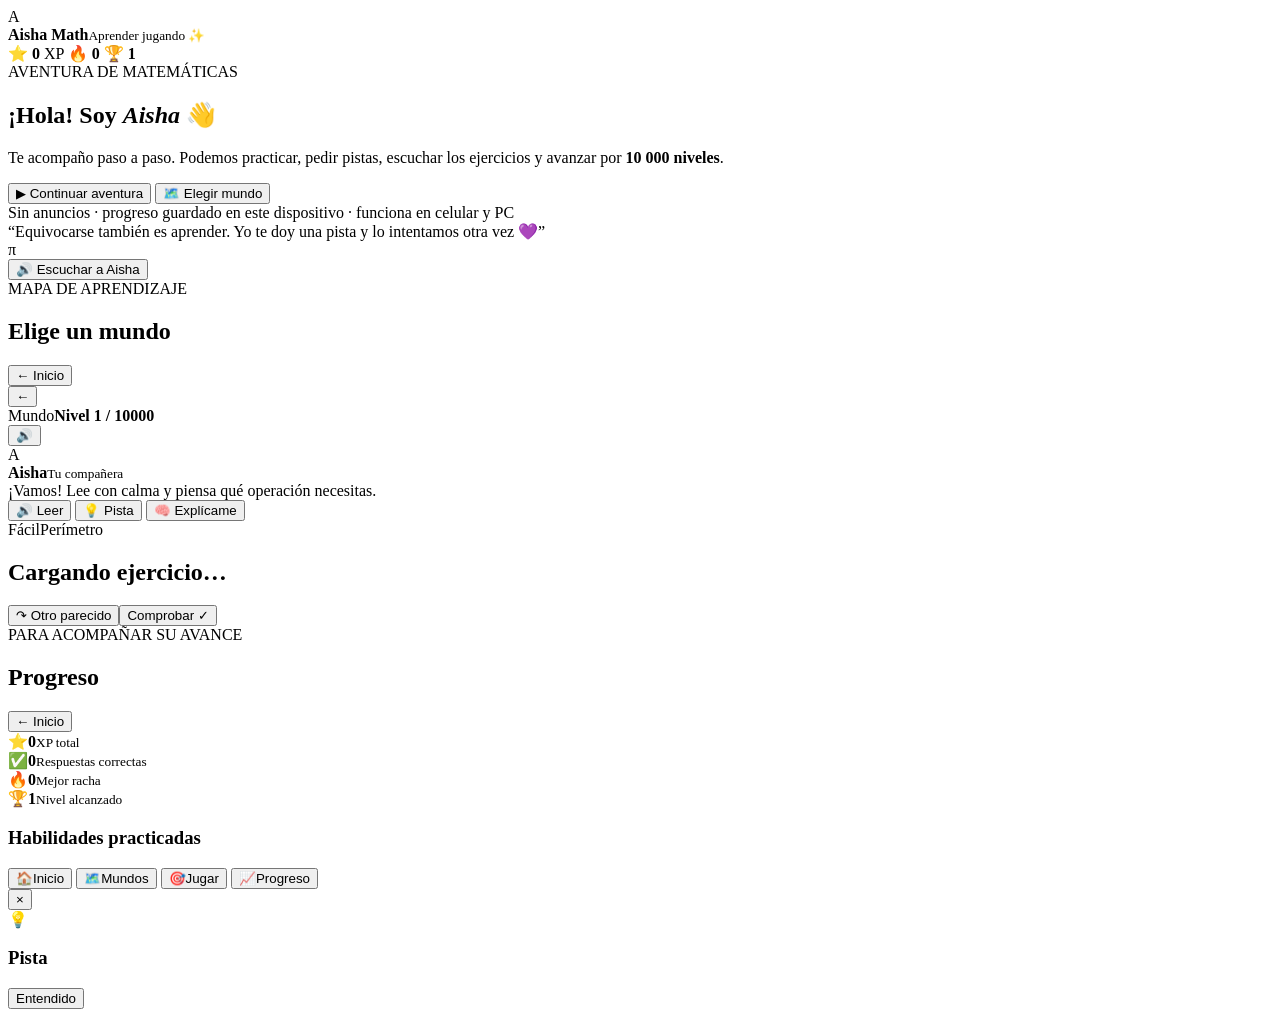
==== aisha-math/index.html @ 7708d967 "feat: crear Aisha Math interactivo" ====
<!doctype html>
<html lang="es">
<head>
  <meta charset="utf-8" />
  <meta name="viewport" content="width=device-width, initial-scale=1, viewport-fit=cover" />
  <meta name="theme-color" content="#6d5dfc" />
  <meta name="description" content="Aisha Math: aventura interactiva de matemáticas con miles de niveles, pistas, voz y progreso." />
  <title>Aisha Math ✨</title>
  <link rel="stylesheet" href="styles.css" />
</head>
<body>
  <div class="sky" aria-hidden="true"><span></span><span></span><span></span></div>
  <main class="app" id="app">
    <header class="topbar">
      <div class="brand">
        <div class="brand-mark">A</div>
        <div><strong>Aisha Math</strong><small>Aprender jugando ✨</small></div>
      </div>
      <div class="stats" aria-label="Progreso">
        <span title="Experiencia">⭐ <b id="xp">0</b> XP</span>
        <span title="Racha">🔥 <b id="streak">0</b></span>
        <span title="Nivel">🏆 <b id="levelTop">1</b></span>
      </div>
    </header>

    <section class="hero" id="homeView">
      <div class="hero-copy">
        <span class="eyebrow">AVENTURA DE MATEMÁTICAS</span>
        <h1>¡Hola! Soy <em>Aisha</em> 👋</h1>
        <p>Te acompaño paso a paso. Podemos practicar, pedir pistas, escuchar los ejercicios y avanzar por <strong>10 000 niveles</strong>.</p>
        <div class="hero-actions">
          <button class="primary" id="startBtn">▶ Continuar aventura</button>
          <button class="secondary" id="chooseBtn">🗺️ Elegir mundo</button>
        </div>
        <div class="quick-note">Sin anuncios · progreso guardado en este dispositivo · funciona en celular y PC</div>
      </div>
      <div class="aisha-stage">
        <div class="speech" id="homeSpeech">“Equivocarse también es aprender. Yo te doy una pista y lo intentamos otra vez 💜”</div>
        <div class="mascot" id="mascot" aria-label="Aisha, guía de matemáticas">
          <div class="hair back"></div><div class="ear left"></div><div class="ear right"></div>
          <div class="face"><div class="hair fringe"></div><div class="brow l"></div><div class="brow r"></div><div class="eye l"></div><div class="eye r"></div><div class="nose"></div><div class="mouth"></div><div class="cheek l"></div><div class="cheek r"></div></div>
          <div class="neck"></div><div class="body"><span>π</span></div><div class="arm left"></div><div class="arm right"></div>
        </div>
        <button class="speak-btn" id="introSpeakBtn" aria-label="Escuchar a Aisha">🔊 Escuchar a Aisha</button>
      </div>
    </section>

    <section class="worlds hidden" id="worldsView" aria-labelledby="worldTitle">
      <div class="section-head"><div><span class="eyebrow">MAPA DE APRENDIZAJE</span><h2 id="worldTitle">Elige un mundo</h2></div><button class="secondary small" data-go-home>← Inicio</button></div>
      <div class="world-grid" id="worldGrid"></div>
    </section>

    <section class="game hidden" id="gameView" aria-live="polite">
      <div class="game-top">
        <button class="icon-btn" id="backBtn" aria-label="Volver al mapa">←</button>
        <div class="progress-wrap"><div class="progress-meta"><span id="worldName">Mundo</span><strong>Nivel <span id="levelNum">1</span> / 10000</strong></div><div class="progress"><i id="progressBar"></i></div></div>
        <button class="icon-btn" id="soundBtn" aria-label="Activar o silenciar voz">🔊</button>
      </div>

      <div class="game-layout">
        <aside class="coach-card">
          <div class="mini-aisha"><div class="mini-face">A</div><div><strong>Aisha</strong><small>Tu compañera</small></div></div>
          <div class="coach-message" id="coachMessage">¡Vamos! Lee con calma y piensa qué operación necesitas.</div>
          <div class="coach-actions">
            <button id="readBtn">🔊 Leer</button>
            <button id="hintBtn">💡 Pista</button>
            <button id="explainBtn">🧠 Explícame</button>
          </div>
        </aside>

        <article class="challenge-card">
          <div class="challenge-tags"><span id="difficultyTag">Fácil</span><span id="skillTag">Perímetro</span></div>
          <div id="visualArea" class="visual-area" aria-label="Representación visual del ejercicio"></div>
          <h2 id="question">Cargando ejercicio…</h2>
          <div id="answerArea" class="answer-area"></div>
          <div id="feedback" class="feedback" role="status"></div>
          <div class="challenge-actions"><button class="secondary" id="skipBtn">↷ Otro parecido</button><button class="primary" id="checkBtn">Comprobar ✓</button></div>
        </article>
      </div>
    </section>

    <section class="parent hidden" id="parentView">
      <div class="section-head"><div><span class="eyebrow">PARA ACOMPAÑAR SU AVANCE</span><h2>Progreso</h2></div><button class="secondary small" data-go-home>← Inicio</button></div>
      <div class="report-grid">
        <div class="report-card"><span>⭐</span><strong id="reportXp">0</strong><small>XP total</small></div>
        <div class="report-card"><span>✅</span><strong id="reportCorrect">0</strong><small>Respuestas correctas</small></div>
        <div class="report-card"><span>🔥</span><strong id="reportBest">0</strong><small>Mejor racha</small></div>
        <div class="report-card"><span>🏆</span><strong id="reportLevel">1</strong><small>Nivel alcanzado</small></div>
      </div>
      <div class="mastery-card"><h3>Habilidades practicadas</h3><div id="masteryList"></div></div>
    </section>

    <nav class="bottom-nav" aria-label="Navegación principal">
      <button data-nav="home" class="active">🏠<span>Inicio</span></button>
      <button data-nav="worlds">🗺️<span>Mundos</span></button>
      <button data-nav="game">🎯<span>Jugar</span></button>
      <button data-nav="parent">📈<span>Progreso</span></button>
    </nav>
  </main>

  <div class="modal hidden" id="modal" role="dialog" aria-modal="true" aria-labelledby="modalTitle">
    <div class="modal-card"><button class="modal-close" id="modalClose" aria-label="Cerrar">×</button><div class="modal-icon" id="modalIcon">💡</div><h3 id="modalTitle">Pista</h3><p id="modalText"></p><button class="primary" id="modalOk">Entendido</button></div>
  </div>
  <div class="confetti" id="confetti" aria-hidden="true"></div>
  <script src="app.js"></script>
</body>
</html>
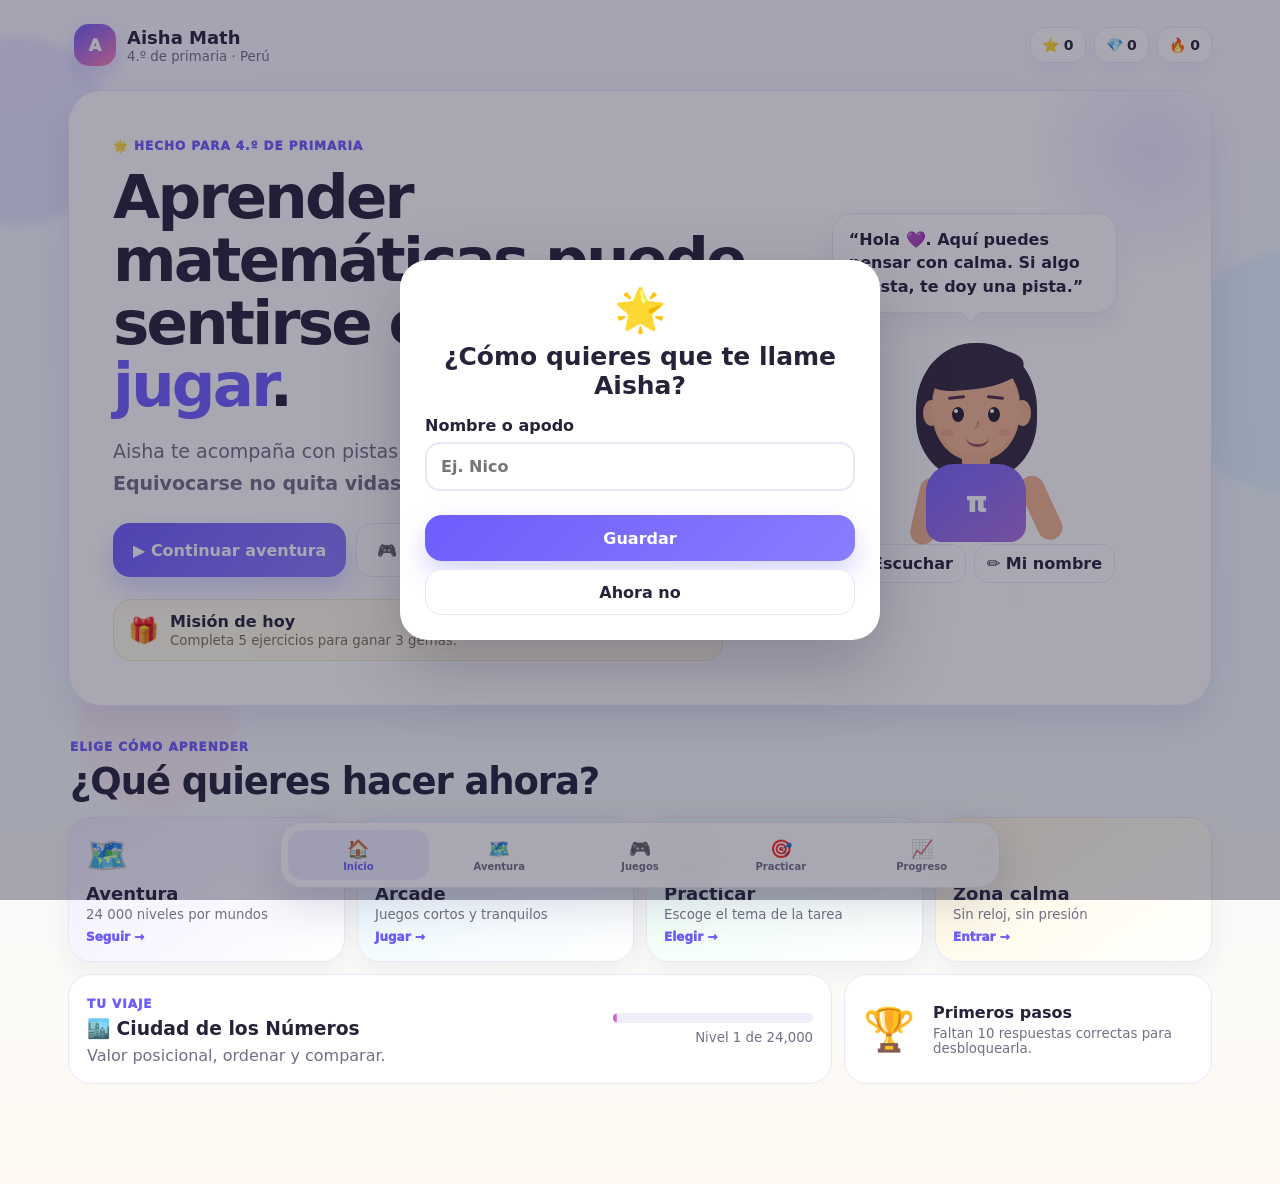
==== commit 16a7ed8c: "Aisha Math V2: activar nueva experiencia de 4to grado" ====
--- a/aisha-math/index.html
+++ b/aisha-math/index.html
@@ -4,104 +4,151 @@
   <meta charset="utf-8" />
   <meta name="viewport" content="width=device-width, initial-scale=1, viewport-fit=cover" />
   <meta name="theme-color" content="#6d5dfc" />
-  <meta name="description" content="Aisha Math: aventura interactiva de matemáticas con miles de niveles, pistas, voz y progreso." />
-  <title>Aisha Math ✨</title>
-  <link rel="stylesheet" href="styles.css" />
+  <meta name="description" content="Aisha Math 4: aventura, juegos y práctica adaptativa de matemática para 4.º de primaria." />
+  <title>Aisha Math 4 ✨</title>
+  <link rel="stylesheet" href="game-v2.css" />
 </head>
 <body>
-  <div class="sky" aria-hidden="true"><span></span><span></span><span></span></div>
-  <main class="app" id="app">
+  <div class="ambient" aria-hidden="true"><i></i><i></i><i></i><i></i></div>
+  <main class="shell" id="app">
     <header class="topbar">
-      <div class="brand">
-        <div class="brand-mark">A</div>
-        <div><strong>Aisha Math</strong><small>Aprender jugando ✨</small></div>
-      </div>
-      <div class="stats" aria-label="Progreso">
-        <span title="Experiencia">⭐ <b id="xp">0</b> XP</span>
-        <span title="Racha">🔥 <b id="streak">0</b></span>
-        <span title="Nivel">🏆 <b id="levelTop">1</b></span>
+      <button class="brand" data-view="home" aria-label="Ir al inicio">
+        <span class="brand-orb">A</span>
+        <span><strong>Aisha Math</strong><small>4.º de primaria · Perú</small></span>
+      </button>
+      <div class="top-stats">
+        <span title="Estrellas">⭐ <b id="starsTop">0</b></span>
+        <span title="Gemas">💎 <b id="gemsTop">0</b></span>
+        <span title="Racha">🔥 <b id="streakTop">0</b></span>
       </div>
     </header>
 
-    <section class="hero" id="homeView">
-      <div class="hero-copy">
-        <span class="eyebrow">AVENTURA DE MATEMÁTICAS</span>
-        <h1>¡Hola! Soy <em>Aisha</em> 👋</h1>
-        <p>Te acompaño paso a paso. Podemos practicar, pedir pistas, escuchar los ejercicios y avanzar por <strong>10 000 niveles</strong>.</p>
-        <div class="hero-actions">
-          <button class="primary" id="startBtn">▶ Continuar aventura</button>
-          <button class="secondary" id="chooseBtn">🗺️ Elegir mundo</button>
+    <section class="view home-view" id="homeView">
+      <div class="hero-card">
+        <div class="hero-copy">
+          <span class="grade-pill">🌟 HECHO PARA 4.º DE PRIMARIA</span>
+          <h1>Aprender matemáticas puede sentirse como <em>jugar</em>.</h1>
+          <p id="heroGreeting">Aisha te acompaña con pistas, dibujos, voz y retos cortitos. Sin castigos por equivocarte.</p>
+          <div class="hero-actions">
+            <button class="btn primary big" id="continueBtn">▶ Continuar aventura</button>
+            <button class="btn soft big" data-view="play">🎮 Elegir juego</button>
+          </div>
+          <div class="daily" id="dailyQuest"><span>🎁</span><div><b>Misión de hoy</b><small>Completa 5 ejercicios para ganar 3 gemas.</small></div><strong id="dailyCount">0/5</strong></div>
         </div>
-        <div class="quick-note">Sin anuncios · progreso guardado en este dispositivo · funciona en celular y PC</div>
+
+        <div class="aisha-panel">
+          <div class="speech" id="aishaSpeech">“Hola 💜. Aquí puedes pensar con calma. Si algo cuesta, te doy una pista.”</div>
+          <div class="aisha" id="aishaMascot" aria-label="Aisha, guía de matemáticas">
+            <div class="aisha-hair back"></div><div class="aisha-ear left"></div><div class="aisha-ear right"></div>
+            <div class="aisha-face"><div class="aisha-hair fringe"></div><i class="brow left"></i><i class="brow right"></i><i class="eye left"></i><i class="eye right"></i><i class="nose"></i><i class="mouth"></i><i class="cheek left"></i><i class="cheek right"></i></div>
+            <div class="aisha-neck"></div><div class="aisha-body"><span>π</span></div><div class="aisha-arm left"></div><div class="aisha-arm right"></div>
+          </div>
+          <div class="aisha-buttons"><button class="mini-btn" id="speakHello">🔊 Escuchar</button><button class="mini-btn" id="changeName">✏️ Mi nombre</button></div>
+        </div>
       </div>
-      <div class="aisha-stage">
-        <div class="speech" id="homeSpeech">“Equivocarse también es aprender. Yo te doy una pista y lo intentamos otra vez 💜”</div>
-        <div class="mascot" id="mascot" aria-label="Aisha, guía de matemáticas">
-          <div class="hair back"></div><div class="ear left"></div><div class="ear right"></div>
-          <div class="face"><div class="hair fringe"></div><div class="brow l"></div><div class="brow r"></div><div class="eye l"></div><div class="eye r"></div><div class="nose"></div><div class="mouth"></div><div class="cheek l"></div><div class="cheek r"></div></div>
-          <div class="neck"></div><div class="body"><span>π</span></div><div class="arm left"></div><div class="arm right"></div>
-        </div>
-        <button class="speak-btn" id="introSpeakBtn" aria-label="Escuchar a Aisha">🔊 Escuchar a Aisha</button>
+
+      <div class="section-title"><div><span>ELIGE CÓMO APRENDER</span><h2>¿Qué quieres hacer ahora?</h2></div></div>
+      <div class="mode-grid">
+        <button class="mode-card adventure" data-mode="adventure"><span class="mode-icon">🗺️</span><div><b>Aventura</b><small>24 000 niveles por mundos</small></div><em>Seguir →</em></button>
+        <button class="mode-card arcade" data-view="play"><span class="mode-icon">🎮</span><div><b>Arcade</b><small>Juegos cortos y tranquilos</small></div><em>Jugar →</em></button>
+        <button class="mode-card train" data-view="topics"><span class="mode-icon">🎯</span><div><b>Practicar</b><small>Escoge el tema de la tarea</small></div><em>Elegir →</em></button>
+        <button class="mode-card calm" data-mode="calm"><span class="mode-icon">🌿</span><div><b>Zona calma</b><small>Sin reloj, sin presión</small></div><em>Entrar →</em></button>
+      </div>
+
+      <div class="home-row">
+        <article class="journey-card">
+          <div><span class="tiny-label">TU VIAJE</span><h3 id="journeyTitle">Mundo 1 · Números</h3><p id="journeyText">Aprende valor posicional y compara cantidades.</p></div>
+          <div class="journey-progress"><div><i id="journeyBar"></i></div><small id="journeyLevel">Nivel 1 de 24 000</small></div>
+        </article>
+        <article class="reward-card"><span>🏆</span><div><b id="badgeName">Explorador inicial</b><small id="badgeHint">Resuelve 10 retos para desbloquear tu siguiente insignia.</small></div></article>
       </div>
     </section>
 
-    <section class="worlds hidden" id="worldsView" aria-labelledby="worldTitle">
-      <div class="section-head"><div><span class="eyebrow">MAPA DE APRENDIZAJE</span><h2 id="worldTitle">Elige un mundo</h2></div><button class="secondary small" data-go-home>← Inicio</button></div>
+    <section class="view hidden" id="playView">
+      <div class="section-head"><div><span class="tiny-label">ARCADE DE AISHA</span><h2>Juega un ratito 🎮</h2><p>Todos los juegos practican matemática de 4.º, pero se sienten distintos.</p></div><button class="btn soft" data-view="home">← Inicio</button></div>
+      <div class="game-pick-grid">
+        <button class="game-pick" data-mode="stars"><span>🌠</span><b>Carrera de estrellas</b><small>10 retos rápidos. El reloj es opcional.</small><em>+ estrellas</em></button>
+        <button class="game-pick" data-mode="treasure"><span>🏴‍☠️</span><b>Cofres del tesoro</b><small>Resuelve y abre cofres sorpresa.</small><em>+ gemas</em></button>
+        <button class="game-pick" data-mode="bubbles"><span>🫧</span><b>Burbujas matemágicas</b><small>Encuentra la burbuja con la respuesta.</small><em>relajante</em></button>
+        <button class="game-pick" data-mode="memory"><span>🧠</span><b>Memoria de parejas</b><small>Une operaciones con sus resultados.</small><em>memoria</em></button>
+        <button class="game-pick" data-mode="market"><span>🛒</span><b>Mercadito</b><small>Compra, calcula vuelto y compara precios.</small><em>dinero</em></button>
+        <button class="game-pick" data-mode="detective"><span>🔎</span><b>Detective de datos</b><small>Lee tablas y gráficos para hallar pistas.</small><em>datos</em></button>
+      </div>
+    </section>
+
+    <section class="view hidden" id="topicsView">
+      <div class="section-head"><div><span class="tiny-label">PRÁCTICA LIBRE</span><h2>Elige un tema de 4.º</h2><p>Basado en las cuatro competencias de Matemática del currículo peruano.</p></div><button class="btn soft" data-view="home">← Inicio</button></div>
+      <div class="competency-note"><span>📘</span><p><b>4 competencias:</b> cantidad · regularidad, equivalencia y cambio · forma, movimiento y localización · gestión de datos e incertidumbre.</p></div>
+      <div class="topic-grid" id="topicGrid"></div>
+    </section>
+
+    <section class="view hidden" id="worldsView">
+      <div class="section-head"><div><span class="tiny-label">AVENTURA</span><h2>Los 12 mundos</h2><p>Cada mundo tiene 2 000 niveles y varias clases de reto.</p></div><button class="btn soft" data-view="home">← Inicio</button></div>
       <div class="world-grid" id="worldGrid"></div>
     </section>
 
-    <section class="game hidden" id="gameView" aria-live="polite">
-      <div class="game-top">
-        <button class="icon-btn" id="backBtn" aria-label="Volver al mapa">←</button>
-        <div class="progress-wrap"><div class="progress-meta"><span id="worldName">Mundo</span><strong>Nivel <span id="levelNum">1</span> / 10000</strong></div><div class="progress"><i id="progressBar"></i></div></div>
-        <button class="icon-btn" id="soundBtn" aria-label="Activar o silenciar voz">🔊</button>
+    <section class="view hidden" id="challengeView" aria-live="polite">
+      <div class="challenge-top">
+        <button class="icon-btn" id="challengeBack" aria-label="Volver">←</button>
+        <div class="challenge-progress"><div><span id="modeLabel">Aventura</span><b id="levelLabel">Nivel 1</b></div><div class="bar"><i id="levelBar"></i></div></div>
+        <button class="icon-btn" id="soundToggle" aria-label="Activar o silenciar voz">🔊</button>
       </div>
 
-      <div class="game-layout">
-        <aside class="coach-card">
-          <div class="mini-aisha"><div class="mini-face">A</div><div><strong>Aisha</strong><small>Tu compañera</small></div></div>
-          <div class="coach-message" id="coachMessage">¡Vamos! Lee con calma y piensa qué operación necesitas.</div>
-          <div class="coach-actions">
-            <button id="readBtn">🔊 Leer</button>
-            <button id="hintBtn">💡 Pista</button>
-            <button id="explainBtn">🧠 Explícame</button>
-          </div>
+      <div class="challenge-layout">
+        <aside class="coach">
+          <div class="coach-head"><span class="mini-aisha">A</span><div><b>Aisha</b><small id="coachMood">Estoy contigo</small></div></div>
+          <p id="coachText">Lee despacio. Primero piensa qué te están preguntando.</p>
+          <div class="coach-tools"><button id="readQuestion">🔊 Leer</button><button id="hintBtn">💡 Pista</button><button id="explainBtn">🧩 Paso a paso</button></div>
+          <div class="hint-dots" id="hintDots"><i></i><i></i><i></i></div>
         </aside>
 
-        <article class="challenge-card">
-          <div class="challenge-tags"><span id="difficultyTag">Fácil</span><span id="skillTag">Perímetro</span></div>
-          <div id="visualArea" class="visual-area" aria-label="Representación visual del ejercicio"></div>
-          <h2 id="question">Cargando ejercicio…</h2>
-          <div id="answerArea" class="answer-area"></div>
-          <div id="feedback" class="feedback" role="status"></div>
-          <div class="challenge-actions"><button class="secondary" id="skipBtn">↷ Otro parecido</button><button class="primary" id="checkBtn">Comprobar ✓</button></div>
+        <article class="problem-card">
+          <div class="problem-meta"><span id="competencyTag">Cantidad</span><span id="skillTag">Números</span><span id="difficultyTag">Suave</span></div>
+          <div class="visual" id="visualArea"></div>
+          <h2 id="questionText">Cargando...</h2>
+          <div class="answer-area" id="answerArea"></div>
+          <div class="feedback" id="feedback"></div>
+          <div class="problem-actions"><button class="btn soft" id="newSimilar">↻ Otro parecido</button><button class="btn primary" id="checkAnswer">Comprobar ✓</button></div>
         </article>
       </div>
     </section>
 
-    <section class="parent hidden" id="parentView">
-      <div class="section-head"><div><span class="eyebrow">PARA ACOMPAÑAR SU AVANCE</span><h2>Progreso</h2></div><button class="secondary small" data-go-home>← Inicio</button></div>
-      <div class="report-grid">
-        <div class="report-card"><span>⭐</span><strong id="reportXp">0</strong><small>XP total</small></div>
-        <div class="report-card"><span>✅</span><strong id="reportCorrect">0</strong><small>Respuestas correctas</small></div>
-        <div class="report-card"><span>🔥</span><strong id="reportBest">0</strong><small>Mejor racha</small></div>
-        <div class="report-card"><span>🏆</span><strong id="reportLevel">1</strong><small>Nivel alcanzado</small></div>
-      </div>
-      <div class="mastery-card"><h3>Habilidades practicadas</h3><div id="masteryList"></div></div>
+    <section class="view hidden" id="memoryView">
+      <div class="section-head"><div><span class="tiny-label">MEMORIA MATEMÁGICA</span><h2>Encuentra las parejas 🧠</h2><p>Une cada operación con su resultado. No hay tiempo límite.</p></div><button class="btn soft" data-view="play">← Juegos</button></div>
+      <div class="memory-status"><span>Movimientos: <b id="memoryMoves">0</b></span><span>Parejas: <b id="memoryPairs">0</b>/6</span></div>
+      <div class="memory-grid" id="memoryGrid"></div>
+      <div class="center-actions"><button class="btn primary" id="memoryReset">🔄 Nueva partida</button></div>
     </section>
 
-    <nav class="bottom-nav" aria-label="Navegación principal">
-      <button data-nav="home" class="active">🏠<span>Inicio</span></button>
-      <button data-nav="worlds">🗺️<span>Mundos</span></button>
-      <button data-nav="game">🎯<span>Jugar</span></button>
-      <button data-nav="parent">📈<span>Progreso</span></button>
+    <section class="view hidden" id="progressView">
+      <div class="section-head"><div><span class="tiny-label">PROGRESO</span><h2>Así va aprendiendo 🌱</h2><p>Se guarda solo en este dispositivo.</p></div><button class="btn soft" data-view="home">← Inicio</button></div>
+      <div class="report-grid">
+        <article><span>⭐</span><b id="reportStars">0</b><small>Estrellas</small></article>
+        <article><span>💎</span><b id="reportGems">0</b><small>Gemas</small></article>
+        <article><span>✅</span><b id="reportCorrect">0</b><small>Correctas</small></article>
+        <article><span>🔥</span><b id="reportBest">0</b><small>Mejor racha</small></article>
+      </div>
+      <div class="progress-panel"><h3>Dominio por tema</h3><div id="masteryList"></div></div>
+      <div class="progress-panel"><h3>Insignias</h3><div class="badge-grid" id="badgeGrid"></div></div>
+      <div class="parent-actions"><button class="btn soft" id="resetProgress">Reiniciar progreso</button></div>
+    </section>
+
+    <nav class="bottom-nav" aria-label="Navegación">
+      <button data-view="home" class="active">🏠<span>Inicio</span></button>
+      <button data-view="worlds">🗺️<span>Aventura</span></button>
+      <button data-view="play">🎮<span>Juegos</span></button>
+      <button data-view="topics">🎯<span>Practicar</span></button>
+      <button data-view="progress">📈<span>Progreso</span></button>
     </nav>
   </main>
 
   <div class="modal hidden" id="modal" role="dialog" aria-modal="true" aria-labelledby="modalTitle">
-    <div class="modal-card"><button class="modal-close" id="modalClose" aria-label="Cerrar">×</button><div class="modal-icon" id="modalIcon">💡</div><h3 id="modalTitle">Pista</h3><p id="modalText"></p><button class="primary" id="modalOk">Entendido</button></div>
+    <div class="modal-card"><button class="modal-x" id="modalClose" aria-label="Cerrar">×</button><span class="modal-icon" id="modalIcon">💡</span><h3 id="modalTitle">Pista</h3><div id="modalText"></div><button class="btn primary" id="modalOk">Entendido</button></div>
+  </div>
+  <div class="name-modal hidden" id="nameModal" role="dialog" aria-modal="true" aria-label="Guardar nombre">
+    <form class="modal-card" id="nameForm"><span class="modal-icon">🌟</span><h3>¿Cómo quieres que te llame Aisha?</h3><label>Nombre o apodo<input id="nameInput" maxlength="18" autocomplete="off" placeholder="Ej. Nico" /></label><button class="btn primary" type="submit">Guardar</button><button class="btn soft" type="button" id="nameCancel">Ahora no</button></form>
   </div>
   <div class="confetti" id="confetti" aria-hidden="true"></div>
-  <script src="app.js"></script>
+  <script src="game-v2.js"></script>
 </body>
-</html>+</html>
--- a/aisha-math/game-v2.css
+++ b/aisha-math/game-v2.css
@@ -0,0 +1,20 @@
+:root{
+  --bg:#f7f7ff;--panel:#ffffff;--ink:#25233a;--muted:#716f86;--line:#e8e7f4;
+  --violet:#6d5dfc;--violet2:#8b7dff;--violetSoft:#efedff;--pink:#ff7eb6;--blue:#54b7f3;
+  --green:#50c990;--yellow:#ffc857;--orange:#ff9567;--red:#ef6a73;--shadow:0 16px 42px rgba(67,54,128,.12);
+  --radius:28px;--safe:env(safe-area-inset-bottom,0px)
+}
+*{box-sizing:border-box}html{scroll-behavior:smooth}body{margin:0;background:linear-gradient(180deg,#f9f8ff,#f3fbff 54%,#fff9f2);color:var(--ink);font-family:Inter,ui-rounded,"Nunito",system-ui,-apple-system,Segoe UI,Roboto,Arial,sans-serif;min-height:100%;overflow-x:hidden}button,input{font:inherit}button{cursor:pointer}.hidden{display:none!important}.ambient{position:fixed;inset:0;pointer-events:none;overflow:hidden;z-index:0}.ambient i{position:absolute;border-radius:50%;filter:blur(5px);opacity:.32;animation:floaty 10s ease-in-out infinite}.ambient i:nth-child(1){width:190px;height:190px;background:#c7c0ff;top:4%;left:-80px}.ambient i:nth-child(2){width:240px;height:240px;background:#bcecff;top:28%;right:-130px;animation-delay:-3s}.ambient i:nth-child(3){width:160px;height:160px;background:#ffd8e9;bottom:10%;left:6%;animation-delay:-5s}.ambient i:nth-child(4){width:120px;height:120px;background:#ffe5a8;bottom:30%;right:12%;animation-delay:-7s}@keyframes floaty{50%{transform:translate(20px,-22px) scale(1.08)}}
+.shell{position:relative;z-index:1;max-width:1180px;margin:auto;padding:18px 18px calc(100px + var(--safe))}.topbar{display:flex;align-items:center;justify-content:space-between;gap:14px;margin-bottom:18px}.brand{border:0;background:transparent;display:flex;align-items:center;gap:11px;color:var(--ink);padding:6px;text-align:left}.brand-orb,.mini-aisha{display:grid;place-items:center;width:42px;height:42px;border-radius:15px;background:linear-gradient(145deg,var(--violet),var(--pink));color:#fff;font-weight:1000;box-shadow:0 8px 20px rgba(109,93,252,.24)}.brand strong{display:block;font-size:18px}.brand small{display:block;color:var(--muted);margin-top:1px}.top-stats{display:flex;gap:8px;flex-wrap:wrap;justify-content:flex-end}.top-stats span{background:rgba(255,255,255,.88);border:1px solid var(--line);padding:9px 11px;border-radius:14px;font-size:14px;box-shadow:0 8px 20px rgba(67,54,128,.05)}
+.hero-card{display:grid;grid-template-columns:minmax(0,1.25fr) minmax(280px,.75fr);gap:26px;background:rgba(255,255,255,.9);border:1px solid var(--line);border-radius:34px;padding:clamp(22px,4vw,44px);box-shadow:var(--shadow);overflow:hidden;position:relative}.hero-card:after{content:"";position:absolute;width:280px;height:280px;border-radius:50%;background:radial-gradient(circle,#ece8ff,transparent 68%);right:-80px;top:-80px;z-index:0}.hero-copy,.aisha-panel{position:relative;z-index:1}.grade-pill,.tiny-label,.section-title span{display:inline-flex;color:var(--violet);font-size:12px;font-weight:1000;letter-spacing:.08em}.hero-copy h1{font-size:clamp(34px,5vw,61px);line-height:1.03;margin:12px 0 15px;letter-spacing:-.045em}.hero-copy h1 em{font-style:normal;color:var(--violet)}.hero-copy>p{font-size:clamp(16px,2vw,19px);line-height:1.65;color:var(--muted);max-width:720px}.hero-actions{display:flex;gap:10px;flex-wrap:wrap;margin-top:24px}.btn{border:0;border-radius:17px;min-height:46px;padding:12px 17px;font-weight:900;transition:transform .15s ease,filter .15s ease,box-shadow .15s ease}.btn:active{transform:scale(.98)}.btn.primary{background:linear-gradient(135deg,var(--violet),var(--violet2));color:#fff;box-shadow:0 12px 26px rgba(109,93,252,.26)}.btn.soft{background:#fff;color:var(--ink);border:1px solid var(--line)}.btn.big{min-height:54px;padding:15px 20px}.daily{margin-top:22px;border:1px solid #eee7c9;background:#fffbeb;border-radius:18px;padding:12px 14px;display:flex;align-items:center;gap:11px;max-width:610px}.daily>span{font-size:25px}.daily div{min-width:0;flex:1}.daily b,.daily small{display:block}.daily small{color:#7d7456;margin-top:2px}.daily>strong{white-space:nowrap;color:#88762c}.aisha-panel{display:flex;flex-direction:column;align-items:center;justify-content:center;min-height:330px}.speech{background:#fff;border:1px solid var(--line);border-radius:20px;padding:14px 16px;max-width:285px;font-weight:800;line-height:1.45;box-shadow:0 12px 24px rgba(67,54,128,.08);position:relative;margin-bottom:6px}.speech:after{content:"";position:absolute;left:46%;bottom:-8px;width:14px;height:14px;background:#fff;border-right:1px solid var(--line);border-bottom:1px solid var(--line);transform:rotate(45deg)}
+.aisha{width:170px;height:225px;position:relative;animation:aishaBob 3.4s ease-in-out infinite;transform-origin:center bottom}.aisha-face{position:absolute;left:43px;top:40px;width:88px;height:102px;border-radius:45% 45% 48% 48%;background:#f2b790;z-index:4;box-shadow:inset 0 -6px 0 rgba(184,106,72,.08)}.aisha-hair.back{position:absolute;left:27px;top:24px;width:121px;height:137px;border-radius:48% 48% 44% 44%;background:#33293d;z-index:1}.aisha-hair.fringe{position:absolute;left:-4px;top:-9px;width:96px;height:39px;background:#33293d;border-radius:48% 48% 60% 30%;transform:rotate(-5deg)}.aisha-ear{position:absolute;top:81px;width:17px;height:26px;background:#efb28d;border-radius:50%;z-index:3}.aisha-ear.left{left:34px}.aisha-ear.right{right:28px}.aisha-face i{position:absolute;display:block}.eye{top:48px;width:12px;height:15px;background:#28202e;border-radius:50%;animation:blink 5s infinite}.eye.left{left:20px}.eye.right{right:20px}.eye:after{content:"";position:absolute;width:4px;height:4px;border-radius:50%;background:#fff;left:2px;top:2px}.brow{top:37px;width:17px;height:3px;background:#493245;border-radius:10px}.brow.left{left:16px;transform:rotate(-6deg)}.brow.right{right:16px;transform:rotate(6deg)}.nose{left:42px;top:62px;width:5px;height:8px;border-right:2px solid rgba(123,66,53,.3);border-bottom:2px solid rgba(123,66,53,.3);border-radius:0 0 5px}.mouth{left:34px;top:78px;width:23px;height:10px;border-bottom:3px solid #9f4f5d;border-radius:0 0 20px 20px}.cheek{top:70px;width:14px;height:7px;background:#e98b8e;border-radius:50%;opacity:.42}.cheek.left{left:8px}.cheek.right{right:8px}.aisha-neck{position:absolute;top:133px;left:73px;width:28px;height:27px;background:#eeb18b;z-index:2}.aisha-body{position:absolute;left:37px;bottom:2px;width:100px;height:78px;border-radius:28px 28px 16px 16px;background:linear-gradient(150deg,#7767ff,#a970df);z-index:2;display:grid;place-items:center;color:#fff;font-size:26px;font-weight:1000}.aisha-arm{position:absolute;top:158px;width:25px;height:68px;background:#efb38d;border-radius:15px;z-index:1}.aisha-arm.left{left:26px;transform:rotate(13deg)}.aisha-arm.right{right:20px;transform:rotate(-25deg);transform-origin:top;animation:wave 3.5s ease-in-out infinite}.aisha-buttons{display:flex;gap:8px}.mini-btn{border:1px solid var(--line);background:#fff;border-radius:14px;padding:9px 12px;font-weight:800;color:var(--ink)}@keyframes aishaBob{50%{transform:translateY(-7px)}}@keyframes wave{0%,45%,100%{transform:rotate(-25deg)}60%{transform:rotate(-52deg)}75%{transform:rotate(-15deg)}}@keyframes blink{0%,46%,49%,100%{transform:scaleY(1)}47%,48%{transform:scaleY(.08)}}
+.section-title,.section-head{display:flex;align-items:flex-end;justify-content:space-between;gap:20px;margin:30px 2px 14px}.section-title h2,.section-head h2{margin:5px 0 0;font-size:clamp(25px,3.5vw,37px);letter-spacing:-.03em}.section-head p{margin:6px 0 0;color:var(--muted)}.mode-grid{display:grid;grid-template-columns:repeat(4,minmax(0,1fr));gap:12px}.mode-card{border:1px solid var(--line);background:#fff;border-radius:23px;padding:17px;text-align:left;color:var(--ink);min-height:145px;display:flex;flex-direction:column;align-items:flex-start;box-shadow:0 9px 24px rgba(67,54,128,.06);transition:.18s ease}.mode-card:hover,.game-pick:hover,.topic-card:hover,.world-card:hover{transform:translateY(-3px);box-shadow:0 16px 30px rgba(67,54,128,.12)}.mode-card .mode-icon{font-size:34px}.mode-card div{margin-top:auto}.mode-card b,.mode-card small{display:block}.mode-card b{font-size:18px}.mode-card small{color:var(--muted);margin-top:3px}.mode-card em{font-style:normal;font-size:12px;font-weight:1000;margin-top:8px;color:var(--violet)}.mode-card.adventure{background:linear-gradient(145deg,#f0edff,#fff)}.mode-card.arcade{background:linear-gradient(145deg,#eaf8ff,#fff)}.mode-card.train{background:linear-gradient(145deg,#ecfff5,#fff)}.mode-card.calm{background:linear-gradient(145deg,#fff8df,#fff)}.home-row{display:grid;grid-template-columns:1.35fr .65fr;gap:12px;margin-top:12px}.journey-card,.reward-card{background:#fff;border:1px solid var(--line);border-radius:23px;padding:18px;display:flex;align-items:center;gap:18px}.journey-card>div:first-child{flex:1}.journey-card h3{margin:6px 0}.journey-card p{margin:0;color:var(--muted)}.journey-progress{min-width:200px}.journey-progress>div,.progress-row>div{height:10px;border-radius:99px;background:#eeeefa;overflow:hidden}.journey-progress i,.progress-row i{display:block;height:100%;background:linear-gradient(90deg,var(--violet),var(--pink));border-radius:inherit}.journey-progress small{display:block;color:var(--muted);margin-top:7px;text-align:right}.reward-card>span{font-size:42px}.reward-card b,.reward-card small{display:block}.reward-card small{color:var(--muted);margin-top:4px}
+.game-pick-grid{display:grid;grid-template-columns:repeat(3,minmax(0,1fr));gap:13px}.game-pick{border:1px solid var(--line);background:#fff;border-radius:25px;padding:20px;text-align:left;min-height:190px;display:flex;flex-direction:column;align-items:flex-start;color:var(--ink);transition:.18s ease}.game-pick>span{font-size:42px}.game-pick b{font-size:19px;margin-top:auto}.game-pick small{color:var(--muted);line-height:1.45;margin-top:5px}.game-pick em{font-style:normal;font-weight:1000;color:var(--violet);font-size:12px;margin-top:10px}.competency-note{display:flex;gap:12px;align-items:center;background:#eef6ff;border:1px solid #dcecff;border-radius:19px;padding:13px 15px;margin-bottom:14px}.competency-note span{font-size:25px}.competency-note p{margin:0;color:#465a72;line-height:1.5}.topic-grid{display:grid;grid-template-columns:repeat(3,minmax(0,1fr));gap:12px}.topic-card{border:1px solid var(--line);background:#fff;border-radius:22px;padding:17px;text-align:left;transition:.18s ease;color:var(--ink);min-height:145px}.topic-card>span{font-size:30px}.topic-card b,.topic-card small{display:block}.topic-card b{font-size:17px;margin-top:12px}.topic-card small{color:var(--muted);margin-top:5px;line-height:1.4}.topic-card em{display:inline-block;margin-top:10px;font-style:normal;font-size:11px;font-weight:1000;color:var(--violet);background:var(--violetSoft);padding:5px 8px;border-radius:99px}.world-grid{display:grid;grid-template-columns:repeat(3,minmax(0,1fr));gap:13px}.world-card{border:1px solid var(--line);background:#fff;border-radius:25px;padding:18px;text-align:left;color:var(--ink);transition:.18s ease;min-height:180px}.world-card .world-top{display:flex;align-items:center;justify-content:space-between}.world-card .world-icon{font-size:38px}.world-card .world-num{font-size:11px;font-weight:1000;color:var(--muted);background:#f5f4fb;border-radius:99px;padding:6px 9px}.world-card h3{margin:15px 0 6px}.world-card p{margin:0;color:var(--muted);line-height:1.45}.world-card .world-progress{margin-top:14px;height:8px;border-radius:99px;background:#eeeefa;overflow:hidden}.world-card .world-progress i{height:100%;display:block;background:linear-gradient(90deg,var(--violet),var(--pink))}
+.challenge-top{display:grid;grid-template-columns:48px 1fr 48px;gap:11px;align-items:center;margin-bottom:14px}.icon-btn{width:46px;height:46px;border-radius:15px;border:1px solid var(--line);background:#fff;color:var(--ink);font-weight:1000;font-size:20px}.challenge-progress>div:first-child{display:flex;justify-content:space-between;gap:10px;font-size:13px;color:var(--muted);margin-bottom:6px}.challenge-progress .bar{height:10px;background:#ebeaf8;border-radius:99px;overflow:hidden}.challenge-progress .bar i{display:block;height:100%;background:linear-gradient(90deg,var(--green),var(--violet));border-radius:inherit;transition:width .25s ease}.challenge-layout{display:grid;grid-template-columns:300px minmax(0,1fr);gap:14px;align-items:start}.coach,.problem-card{background:#fff;border:1px solid var(--line);border-radius:27px;box-shadow:0 10px 28px rgba(67,54,128,.07)}.coach{padding:17px;position:sticky;top:12px}.coach-head{display:flex;align-items:center;gap:10px}.coach-head b,.coach-head small{display:block}.coach-head small{color:var(--muted)}.coach p{line-height:1.55;color:#57536f;min-height:72px}.coach-tools{display:grid;gap:8px}.coach-tools button{border:1px solid var(--line);background:#fafaff;border-radius:13px;padding:11px;text-align:left;font-weight:800;color:var(--ink)}.hint-dots{display:flex;gap:6px;margin-top:13px}.hint-dots i{width:9px;height:9px;border-radius:50%;background:#e5e3f0}.hint-dots i.on{background:var(--yellow)}.problem-card{padding:clamp(18px,3vw,30px)}.problem-meta{display:flex;gap:7px;flex-wrap:wrap}.problem-meta span{font-size:11px;font-weight:1000;padding:6px 9px;border-radius:99px;background:#f4f3fb;color:#625e78}.problem-meta span:first-child{background:var(--violetSoft);color:var(--violet)}.visual{margin:19px 0;min-height:180px;border-radius:22px;background:linear-gradient(145deg,#f7f8ff,#f1fbff);border:1px dashed #d9d9ed;display:grid;place-items:center;padding:18px;overflow:hidden}.problem-card h2{font-size:clamp(22px,3vw,32px);line-height:1.3;margin:8px 0 18px;letter-spacing:-.02em}.answer-area{display:grid;grid-template-columns:repeat(2,minmax(0,1fr));gap:10px}.answer-choice{border:2px solid var(--line);background:#fff;border-radius:17px;min-height:60px;padding:13px;font-size:19px;font-weight:1000;color:var(--ink)}.answer-choice.selected{border-color:var(--violet);background:var(--violetSoft);color:var(--violet)}.answer-choice.correct{border-color:var(--green);background:#eafff4;color:#23805a}.answer-choice.wrong{border-color:var(--red);background:#fff0f1;color:#b84d57}.number-answer{grid-column:1/-1;display:flex;gap:9px;align-items:center}.number-answer input{flex:1;min-width:0;border:2px solid var(--line);border-radius:17px;padding:15px 16px;font-size:20px;outline:none}.number-answer input:focus{border-color:var(--violet)}.unit-chip{background:#f4f3fb;border-radius:13px;padding:13px;font-weight:900}.feedback{min-height:28px;margin-top:13px;font-weight:900}.feedback.good{color:#23805a}.feedback.try{color:#b65a2d}.problem-actions{display:flex;justify-content:space-between;gap:10px;margin-top:15px}.problem-actions .btn{min-width:150px}
+.math-svg{width:min(100%,520px);height:auto;display:block}.equation-big{font-size:clamp(32px,7vw,66px);font-weight:1000;color:#514a77;letter-spacing:.02em}.place-table{border-collapse:separate;border-spacing:5px;text-align:center}.place-table th{font-size:11px;color:var(--muted)}.place-table td{width:52px;height:56px;border-radius:13px;background:#fff;border:1px solid var(--line);font-size:24px;font-weight:1000}.fraction-pizza{display:grid;grid-template-columns:repeat(4,42px);gap:5px}.fraction-pizza i{width:42px;height:42px;border-radius:9px;background:#fff;border:2px solid #d9d6ef}.fraction-pizza i.fill{background:#ffca70;border-color:#efae46}.bar-chart{display:flex;align-items:flex-end;gap:18px;height:150px;border-left:2px solid #aaa7bc;border-bottom:2px solid #aaa7bc;padding:10px 14px 0}.bar-chart div{width:44px;background:linear-gradient(180deg,var(--violet2),var(--blue));border-radius:9px 9px 0 0;position:relative}.bar-chart span{position:absolute;bottom:-28px;left:50%;transform:translateX(-50%);font-size:11px;font-weight:800}.groups{display:flex;gap:12px;flex-wrap:wrap;justify-content:center}.group{padding:9px;border:2px dashed #cfcbea;border-radius:14px}.group i{display:inline-block;width:15px;height:15px;margin:3px;border-radius:50%;background:var(--pink)}
+.memory-status{display:flex;gap:10px;justify-content:center;margin-bottom:14px}.memory-status span{background:#fff;border:1px solid var(--line);padding:9px 12px;border-radius:13px}.memory-grid{display:grid;grid-template-columns:repeat(4,minmax(0,1fr));gap:10px;max-width:760px;margin:auto}.memory-card{min-height:110px;border:0;border-radius:20px;background:linear-gradient(145deg,var(--violet),#978bff);color:#fff;font-size:20px;font-weight:1000;display:grid;place-items:center;box-shadow:0 10px 24px rgba(109,93,252,.18);transform-style:preserve-3d;transition:.2s}.memory-card:not(.open):not(.matched){font-size:0}.memory-card:not(.open):not(.matched):after{content:"✨";font-size:28px}.memory-card.open{background:#fff;color:var(--ink);border:2px solid var(--violet)}.memory-card.matched{background:#eafff4;color:#247b59;border:2px solid var(--green)}.center-actions{text-align:center;margin-top:16px}.report-grid{display:grid;grid-template-columns:repeat(4,minmax(0,1fr));gap:12px}.report-grid article{background:#fff;border:1px solid var(--line);border-radius:22px;padding:20px;text-align:center}.report-grid span{font-size:28px}.report-grid b{display:block;font-size:30px;margin:5px 0}.report-grid small{color:var(--muted)}.progress-panel{margin-top:14px;background:#fff;border:1px solid var(--line);border-radius:25px;padding:20px}.progress-panel h3{margin-top:0}.mastery-row{display:grid;grid-template-columns:minmax(120px,220px) 1fr 50px;gap:10px;align-items:center;margin:12px 0}.mastery-row b{font-size:13px}.mastery-row .track{height:10px;background:#eeeefa;border-radius:99px;overflow:hidden}.mastery-row .track i{display:block;height:100%;background:linear-gradient(90deg,var(--green),var(--violet));border-radius:inherit}.mastery-row small{text-align:right;color:var(--muted)}.badge-grid{display:grid;grid-template-columns:repeat(4,minmax(0,1fr));gap:10px}.badge{border:1px solid var(--line);border-radius:18px;padding:14px;text-align:center;background:#fafaff;opacity:.45}.badge.unlocked{opacity:1;background:#fffaf0;border-color:#f3dfad}.badge span{font-size:32px}.badge b,.badge small{display:block}.badge small{color:var(--muted);margin-top:3px}.parent-actions{margin-top:14px;text-align:right}
+.bottom-nav{position:fixed;z-index:20;left:50%;bottom:12px;transform:translateX(-50%);width:min(calc(100% - 24px),720px);background:rgba(255,255,255,.92);backdrop-filter:blur(16px);border:1px solid var(--line);border-radius:22px;padding:7px;display:grid;grid-template-columns:repeat(5,1fr);box-shadow:0 16px 46px rgba(49,42,89,.17)}.bottom-nav button{border:0;background:transparent;border-radius:15px;padding:8px 6px;color:var(--muted);font-size:18px}.bottom-nav button span{display:block;font-size:10px;font-weight:900;margin-top:2px}.bottom-nav button.active{background:var(--violetSoft);color:var(--violet)}
+.modal,.name-modal{position:fixed;z-index:50;inset:0;background:rgba(31,27,53,.38);display:grid;place-items:center;padding:18px}.modal-card{width:min(100%,480px);background:#fff;border-radius:28px;padding:25px;box-shadow:0 24px 70px rgba(31,27,53,.25);position:relative;text-align:center}.modal-x{position:absolute;right:13px;top:13px;width:38px;height:38px;border-radius:50%;border:0;background:#f1f0f7;font-size:24px}.modal-icon{font-size:42px}.modal-card h3{font-size:25px;margin:8px 0}.modal-card #modalText{color:var(--muted);line-height:1.65;text-align:left;margin-bottom:16px}.modal-card label{display:block;text-align:left;font-weight:900;margin:16px 0}.modal-card input{display:block;width:100%;margin-top:7px;border:2px solid var(--line);border-radius:15px;padding:13px 14px;outline:none}.modal-card input:focus{border-color:var(--violet)}.name-modal .btn{width:100%;margin-top:8px}.confetti{position:fixed;inset:0;pointer-events:none;z-index:60;overflow:hidden}.confetti i{position:absolute;top:-20px;width:10px;height:16px;border-radius:3px;animation:fall 1.6s linear forwards}@keyframes fall{to{transform:translateY(105vh) rotate(540deg);opacity:.2}}
+@media(max-width:900px){.hero-card{grid-template-columns:1fr}.aisha-panel{min-height:300px}.mode-grid{grid-template-columns:repeat(2,1fr)}.home-row{grid-template-columns:1fr}.game-pick-grid,.topic-grid,.world-grid{grid-template-columns:repeat(2,minmax(0,1fr))}.challenge-layout{grid-template-columns:1fr}.coach{position:static}.coach-tools{grid-template-columns:repeat(3,1fr)}.coach p{min-height:auto}.report-grid{grid-template-columns:repeat(2,1fr)}.badge-grid{grid-template-columns:repeat(2,1fr)}}
+@media(max-width:560px){.shell{padding:10px 10px calc(92px + var(--safe))}.brand small{display:none}.top-stats span{font-size:12px;padding:7px 8px}.hero-card{padding:20px;border-radius:26px}.hero-copy h1{font-size:39px}.aisha-panel{min-height:285px}.mode-grid,.game-pick-grid,.topic-grid,.world-grid{grid-template-columns:1fr}.home-row{grid-template-columns:1fr}.journey-card{display:block}.journey-progress{min-width:0;margin-top:15px}.section-head{align-items:flex-start}.section-head .btn{flex:0 0 auto}.coach-tools{grid-template-columns:1fr}.visual{min-height:150px}.answer-area{grid-template-columns:1fr}.problem-actions{flex-direction:column-reverse}.problem-actions .btn{width:100%}.memory-grid{grid-template-columns:repeat(3,1fr)}.memory-card{min-height:86px;font-size:16px}.mastery-row{grid-template-columns:110px 1fr 38px}.bottom-nav{bottom:7px}.bottom-nav button{font-size:17px;padding:7px 3px}.bottom-nav button span{font-size:9px}}
+@media(prefers-reduced-motion:reduce){*,*:before,*:after{animation-duration:.001ms!important;animation-iteration-count:1!important;scroll-behavior:auto!important}.mode-card:hover,.game-pick:hover,.topic-card:hover,.world-card:hover{transform:none}}
